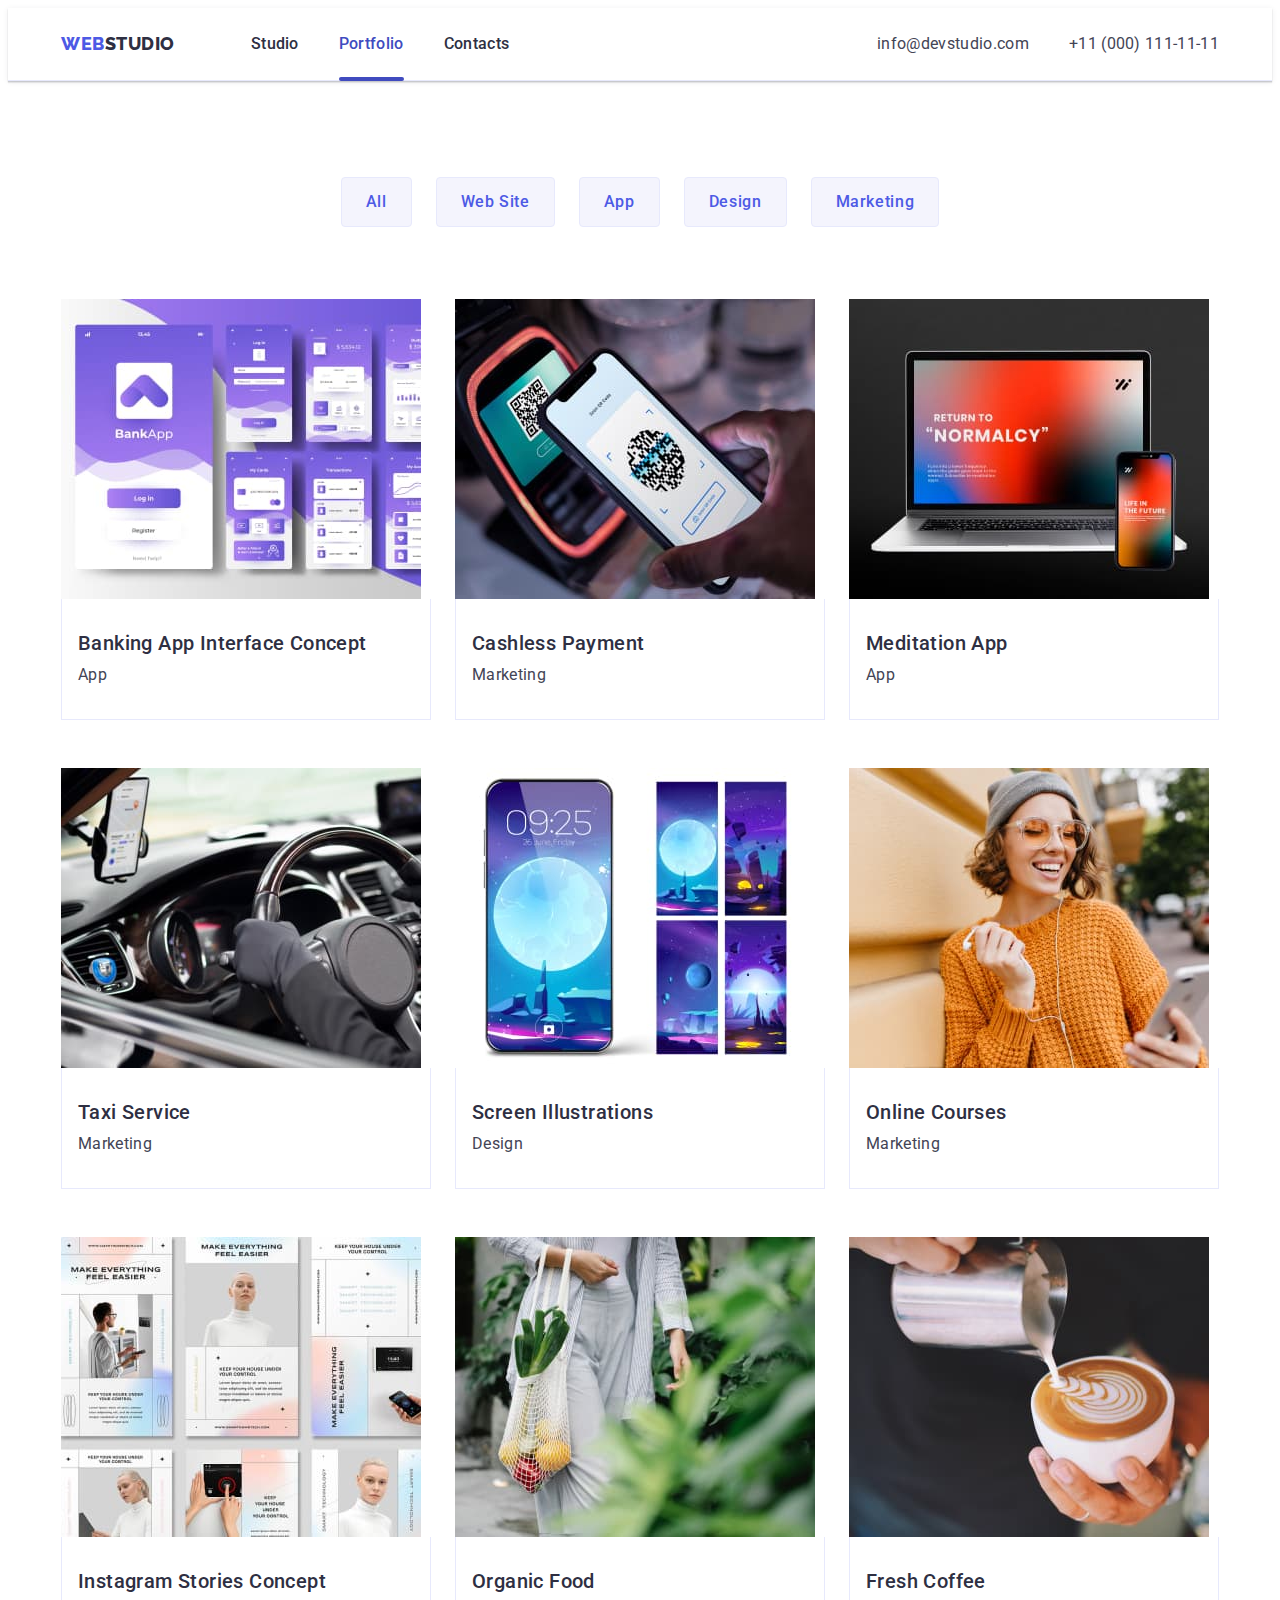
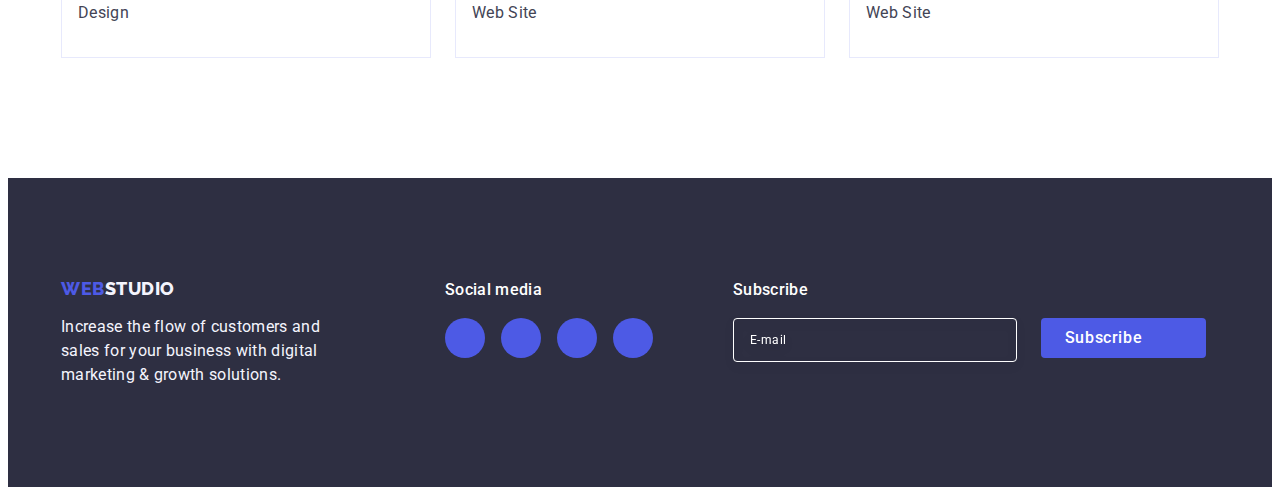
==== portfolio.html @ 4d047eed "Initial commit" ====
<!DOCTYPE html>
<html lang="en">
  <head>
    <meta charset="UTF-8" />
    <meta name="viewport" content="width=device-width, initial-scale=1.0" />
    <title>portfolio</title>
    <link rel="preconnect" href="https://fonts.googleapis.com" />
    <link rel="preconnect" href="https://fonts.gstatic.com" crossorigin />
    <link
      href="https://fonts.googleapis.com/css2?family=Raleway:wght@800&family=Roboto:wght@400;500;700;900&display=swap"
      rel="stylesheet"
    />
    <link
      rel="stylesheet"
      href="https://cdnjs.cloudflare.com/ajax/libs/modern-normalize/2.0.0/modern-normalize.min.css"
      integrity="sha512-4xo8blKMVCiXpTaLzQSLSw3KFOVPWhm/TRtuPVc4WG6kUgjH6J03IBuG7JZPkcWMxJ5huwaBpOpnwYElP/m6wg=="
      crossorigin="anonymous"
      referrerpolicy="no-referrer"
    />
    <link rel="stylesheet" href="./css/style.css" />
  </head>
  <body>
    <header class="header">
      <div class="container container-header">
        <nav class="navigation">
          <a class="header-logo link" href="./portfolio.html"
            >Web<span class="header-logo-studio">Studio</span></a
          >
          <ul class="list header-list">
            <li class="list-item">
              <a class="link" href="./index.html">Studio</a>
            </li>
            <li class="list-item">
              <a class="link current header-link" href="./portfolio.html"
                >Portfolio</a
              >
            </li>
            <li class="list-item">
              <a class="link" href="">Contacts</a>
            </li>
          </ul>
        </nav>
        <address class="address">
          <ul class="list">
            <li class="adderess-list">
              <a class="address-link link" href="mailto:info@devstudio.com"
                >info@devstudio.com</a
              >
            </li>
            <li>
              <a class="address-link link" href="tel:+110001111111"
                >+11 (000) 111-11-11</a
              >
            </li>
          </ul>
        </address>
      </div>
    </header>
    <main>
      <!-- section-->
      <section class="filter">
        <div class="container">
          <h1 class="section-title visually-hidden">advantages</h1>
          <!-- list button -->
          <ul class="list filter-list">
            <li class="filter-list-item">
              <button class="filter-button" type="button">All</button>
            </li>
            <li class="filter-list-item">
              <button class="filter-button" type="button">Web Site</button>
            </li>
            <li class="filter-list-item">
              <button class="filter-button" type="button">App</button>
            </li>
            <li class="filter-list-item">
              <button class="filter-button" type="button">Design</button>
            </li>
            <li class="filter-list-item">
              <button class="filter-button" type="button">Marketing</button>
            </li>
          </ul>
          <!-- list block -->
          <ul class="list filter-block-list">
            <li class="filter-block-list-item">
              <a class="link filter-block-link" href="./portfolio.html">
                <div class="filter-wrapper">
                  <img
                    width="360"
                    src="./images/stend-wellpapers.jpg"
                    alt="stend wellpapers"
                  />
                  <p class="backdrop-text">
                    14 Stylish and User-Friendly App Design Concepts · Task
                    Manager App · Calorie Tracker App · Exotic Fruit Ecommerce
                    App · Cloud Storage App
                  </p>
                </div>
                <div class="filter-block-list-about">
                  <h2 class="portfolio-list-title">
                    Banking App Interface Concept
                  </h2>
                  <p class="portfolio-list-text">App</p>
                </div>
              </a>
            </li>
            <li class="filter-block-list-item">
              <a class="link filter-block-link" href="./portfolio.html">
                <div class="filter-wrapper">
                  <img width="360" src="./images/qr-scan.jpg" alt="qr-scan" />

                  <p class="backdrop-text">
                    14 Stylish and User-Friendly App Design Concepts · Task
                    Manager App · Calorie Tracker App · Exotic Fruit Ecommerce
                    App · Cloud Storage App
                  </p>
                </div>

                <div class="filter-block-list-about">
                  <h2 class="portfolio-list-title">Cashless Payment</h2>
                  <p class="portfolio-list-text">Marketing</p>
                </div>
              </a>
            </li>
            <li class="filter-block-list-item">
              <a class="link filter-block-link" href="./portfolio.html">
                <div class="filter-wrapper">
                  <img
                    width="360"
                    src="./images/laptop-iphone.jpg"
                    alt="laptop iphone"
                  />
                  <p class="backdrop-text">
                    14 Stylish and User-Friendly App Design Concepts · Task
                    Manager App · Calorie Tracker App · Exotic Fruit Ecommerce
                    App · Cloud Storage App
                  </p>
                </div>

                <div class="filter-block-list-about">
                  <h2 class="portfolio-list-title">Meditation App</h2>
                  <p class="portfolio-list-text">App</p>
                </div>
              </a>
            </li>
            <li class="filter-block-list-item">
              <a class="link filter-block-link" href="./portfolio.html">
                <div class="filter-wrapper">
                  <img width="360" src="./images/car.jpg" alt="car" />

                  <p class="backdrop-text">
                    14 Stylish and User-Friendly App Design Concepts · Task
                    Manager App · Calorie Tracker App · Exotic Fruit Ecommerce
                    App · Cloud Storage App
                  </p>
                </div>

                
                <div class="filter-block-list-about">
                  <h2 class="portfolio-list-title">Taxi Service</h2>
                  <p class="portfolio-list-text">Marketing</p>
                </div>
              </a>
            </li>
            <li class="filter-block-list-item">
              <a class="link filter-block-link" href="./portfolio.html">
                <div class="filter-wrapper">
                  <img
                  width="360"
                  src="./images/wallpapers.jpg"
                  alt="wallpapers"
                />
                  <p class="backdrop-text">
                    14 Stylish and User-Friendly App Design Concepts · Task
                    Manager App · Calorie Tracker App · Exotic Fruit Ecommerce
                    App · Cloud Storage App
                  </p>
                </div>
                
                <div class="filter-block-list-about">
                  <h2 class="portfolio-list-title">Screen Illustrations</h2>
                  <p class="portfolio-list-text">Design</p>
                </div>
              </a>
            </li>
            <li class="filter-block-list-item">
              <a class="link filter-block-link" href="./portfolio.html">
                <div class="filter-wrapper">
                  <img width="360" src="./images/girls.jpg" alt="girls" />

                  <p class="backdrop-text">
                    14 Stylish and User-Friendly App Design Concepts · Task
                    Manager App · Calorie Tracker App · Exotic Fruit Ecommerce
                    App · Cloud Storage App
                  </p>
                </div>
                <div class="filter-block-list-about">
                  <h2 class="portfolio-list-title">Online Courses</h2>
                  <p class="portfolio-list-text">Marketing</p>
                </div>
              </a>
            </li>
            <li class="filter-block-list-item">
              <a class="link filter-block-link" href="./portfolio.html">
                <div class="filter-wrapper">
                  <img width="360" src="./images/stend.jpg" alt="stend" />

                  <p class="backdrop-text">
                    14 Stylish and User-Friendly App Design Concepts · Task
                    Manager App · Calorie Tracker App · Exotic Fruit Ecommerce
                    App · Cloud Storage App
                  </p>
                </div>
                <div class="filter-block-list-about">
                  <h2 class="portfolio-list-title">
                    Instagram Stories Concept
                  </h2>
                  <p class="portfolio-list-text">Design</p>
                </div>
              </a>
            </li>
            <li class="filter-block-list-item">
              <a class="link filter-block-link" href="./portfolio.html">
                <div class="filter-wrapper">
                  <img width="360" src="./images/woman.jpg" alt="woman" />

                  <p class="backdrop-text">
                    14 Stylish and User-Friendly App Design Concepts · Task
                    Manager App · Calorie Tracker App · Exotic Fruit Ecommerce
                    App · Cloud Storage App
                  </p>
                </div>
                <div class="filter-block-list-about">
                  <h2 class="portfolio-list-title">Organic Food</h2>
                  <p class="portfolio-list-text">Web Site</p>
                </div>
              </a>
            </li>
            <li class="filter-block-list-item">
              <a class="link filter-block-link" href="./portfolio.html">
                <div class="filter-wrapper">
                  <img width="360" src="./images/coffe.jpg" alt="coffe" />

                  <p class="backdrop-text">
                    14 Stylish and User-Friendly App Design Concepts · Task
                    Manager App · Calorie Tracker App · Exotic Fruit Ecommerce
                    App · Cloud Storage App
                  </p>
                </div>
                <div class="filter-block-list-about">
                  <h2 class="portfolio-list-title">Fresh Coffee</h2>
                  <p class="portfolio-list-text">Web Site</p>
                </div>
              </a>
            </li>
          </ul>
        </div>
      </section>
    </main>
    <!-- footer -->
    <footer class="footer">
      <div class="container footer-container">
        <!-- footer Section-one -->
        <div class="footer-section-one">
          <a class="footer-logo link" href="./portfolio.html"
            >Web<span class="footer-logo-studio">Studio</span></a
          >
          <p class="footer-text">
            Increase the flow of customers and sales for your business with
            digital marketing & growth solutions.
          </p>
        </div>
        <!-- Footer Section two -->
        <div class="footer-section-two">
          <p class="footer-tittle">Social media</p>
          <ul class="footer-list">
            <li class="footer-list-item">
              <a href="#" class="footer-list-link">
                <svg class="footer-icon" width="24" height="24">
                  <use
                    href="./images/icon/symbol-icon.svg#icon-instagram"
                  ></use>
                </svg>
              </a>
            </li>
            <li class="footer-list-item">
              <a href="#" class="footer-list-link">
                <svg class="footer-icon" width="24" height="24">
                  <use href="./images/icon/symbol-icon.svg#icon-twitter"></use>
                </svg>
              </a>
            </li>
            <li class="footer-list-item">
              <a href="#" class="footer-list-link">
                <svg class="footer-icon" width="24" height="24">
                  <use href="./images/icon/symbol-icon.svg#icon-facebook"></use>
                </svg>
              </a>
            </li>
            <li class="footer-list-item">
              <a href="#" class="footer-list-link">
                <svg class="footer-icon" width="24" height="24">
                  <use href="./images/icon/symbol-icon.svg#icon-linkedin"></use>
                </svg>
              </a>
            </li>
          </ul>
        </div>
        <!-- Footer Section three -->
        <div class="footer-section-three">
          <p class="footer-form-title">Subscribe</p>
          <form class="footer-form">
            <label class="footer-label">
              <input
                name="footer-email"
                type="email"
                class="footer-input"
                placeholder="E-mail"
              />
            </label>
            <button class="footer-btn" type="submit">
              Subscribe
              <svg class="btn-icon" width="24" height="24">
                <use href="./images/hw-5/symbol-defs.svg#icon-send"></use>
              </svg>
            </button>
          </form>
        </div>
      </div>
    </footer>
  </body>
</html>
---- css/style.css ----
:root {
  --brand-color: #434455;
  --brand-background-color: #ffffff;
}
body {
  font-family: 'Roboto', sans-serif;
  color: var(--brand-color);
  background-color: var(--brand-background-color);
}

h1,
h2,
h3,
p {
  margin: 0;
}
ul,
ol {
  text-decoration: none;
  color: var(--brand-color);
  margin: 0;
  padding-left: 0;
}

img {
  display: block;
}

.list-subtitle {
  font-size: 20px;
  font-weight: 500;
  line-height: 1.2;
  letter-spacing: 0.4px;
  color: #2e2f42;
  margin-bottom: 8px;
}
.container {
  max-width: 1158px;
  margin: 0 auto;
  padding: 0 15px;
}
input {
  font-family: inherit;
  font-size: inherit;
  line-height: inherit;
  margin: 0;
  display: block;
}

/* header */
.current {
  position: relative;
  color: #404bbf;
}
.current::after {
  width: 100%;
  height: 4px;
  background-color: #404bbf;
  position: absolute;
  bottom: -1px;
  left: 0;
  content: '';
  /* opacity: 1; */
  /* transition: opacity 250ms cubic-bezier(0.4, 0, 0.2, 1); */
  border-radius: 2px;
}
.current:hover::after {
  opacity: 1;
  color: #404bbf;
}
.header {
  border-bottom: 1px solid #e7e9fc;
  background: #fff;
  box-shadow: 0px 2px 1px rgba(46, 47, 66, 0.08),
    0px 1px 1px rgba(46, 47, 66, 0.16), 0px 1px 6px rgba(46, 47, 66, 0.08);
}
.container.container-header {
  display: flex;
  justify-content: space-between;
  align-items: center;
  /* padding-top: 15px;
  padding-bottom: 15px; */
}

.header-link.current.link {
  color: #404bbf;
  /* transition: color 250ms cubic-bezier(0.4, 0, 0.2, 1) ; */
}
.list-item > .link {
  color: #2e2f42;
  display: block;
  padding: 24px 0;
  transition: color 250ms cubic-bezier(0.4, 0, 0.2, 1);
}
.list-item > a:focus,
.list-item > a:hover {
  color: #404bbf;
}

.header-logo {
  font-family: 'Raleway', sans-serif;
  color: #4d5ae5;
  font-size: 18px;
  line-height: 1.17;
  font-weight: 800;
  letter-spacing: 0.54px;
  text-transform: uppercase;
  margin-right: 76px;
}
.header-logo-studio {
  color: #2e2f42;
}
.link {
  text-decoration: none;
}
.list {
  display: flex;
  list-style: none;
  color: #2e2f42;
  align-items: center;
}
.list-item {
  font-size: 16px;
  font-weight: 500;
  line-height: 1.5;
  letter-spacing: 0.32px;
}

.address {
  font-style: normal;
}
.address .adderess-list {
  margin-right: 40px;
}
.address .adderess-list-child {
  margin-right: 0;
}
.address-link {
  color: #434455;
  font-size: 16px;
  line-height: 1.5;
  letter-spacing: 0.32px;
  display: block;
  padding: 15px 0;
  transition: color 250ms cubic-bezier(0.4, 0, 0.2, 1);
}
.address-link:hover,
.address-link:focus {
  color: #404bbf;
}
.navigation {
  display: flex;
  justify-content: space-between;
  align-items: center;
}
/* .header-list {
  gap: 40px;
} */
.navigation .list-item {
  margin-right: 40px;
}
.navigation .list-item:last-child {
  margin-right: 0;
}

/* main */
/* section1 */

/* .close-icon:hover,
.close-icon:focus {
  fill: #ffffff;
} */

.section-one {
  background-image: linear-gradient(
      rgba(46, 47, 66, 0.7),
      rgba(46, 47, 66, 0.7)
    ),
    url(../images/hero-bg.jpg);
  background-repeat: no-repeat;
  background-position: 50% 50%;
  background-size: cover;
  max-width: 1440px;
  margin: 0 auto;
}
.section.section-one {
  background-color: #2e2f42;
  padding: 188px 0;
}

.section-title {
  color: #ffffff;
  text-align: center;
  font-size: 56px;
  font-weight: 700;
  line-height: 1.07;
  letter-spacing: 1.12px;
  /* padding-top: 188px; */
  max-width: 496px;
  margin: 0 auto;
  margin-bottom: 48px;
}
/* .section-one-buttom {
  display: flex;
  justify-content: center;
  padding-bottom: 188px;
} */
.section-button {
  font-family: 'Roboto', sans-serif;
  background-color: #4d5ae5;
  color: #ffffff;
  font-size: 16px;
  font-weight: 500;
  line-height: 1.5;
  letter-spacing: 0.64px;
  cursor: pointer;
  /* padding: 16px 32px; */
  border: none;
  border-radius: 4px;
  box-shadow: 0px 4px 4px 0px rgba(0, 0, 0, 0.15);
  display: block;
  margin: 0 auto;
  min-width: 169px;
  height: 56px;
  transition: background-color 250ms cubic-bezier(0.4, 0, 0.2, 1);
}
.section-button:hover,
.section-button:focus {
  background-color: #404bbf;
}
/* section 2 */
.section-two-box-icon {
  height: 112px;
  display: flex;
  justify-content: center;
  align-items: center;
  border-radius: 4px;
  background: #f4f4fd;
  margin-bottom: 8px;
}
.section-two-list {
  justify-content: space-between;
  gap: 24px;
}
/* .section-two-list li {
  margin-right: 24px;
}
.section-two-list li:last-child {
  margin-right: 0;
} */
.section-two {
  padding: 120px 0;
}
.section-two-list-item {
  width: calc((100% - 72px) / 4);
}
.list-title.visually-hidden {
  position: absolute;
  width: 1px;
  height: 1px;
  margin: -1px;
  border: 0;
  padding: 0;
  white-space: nowrap;
  clip-path: inset(100%);
  clip: rect(0 0 0 0);
  overflow: hidden;
}
.visually-hidden {
  position: absolute;
  width: 1px;
  height: 1px;
  margin: -1px;
  border: 0;
  padding: 0;
  white-space: nowrap;
  clip-path: inset(100%);
  clip: rect(0 0 0 0);
  overflow: hidden;
}

.list-title {
  color: #2e2f42;
  text-align: center;
  font-size: 36px;
  font-weight: 700;
  line-height: 1.11;
  letter-spacing: 0.72px;
  text-transform: capitalize;
  margin-bottom: 72px;
}
.list-text {
  color: var(--slate, #434455);
  font-size: 16px;
  line-height: 1.5;
  letter-spacing: 0.32px;
}
/* section three */
.section-three-list > li {
  margin-right: 24px;
}
.section-three-list > li:last-child {
  margin-right: 0;
}
.section-three {
  padding-top: 0;
  padding-bottom: 120px;
}
.section-three-list-item {
  width: calc((100% - 2 * 24px) / 3);
}

/* section 4 */

.team-list {
  display: flex;
  list-style: none;
  gap: 24px;
  justify-content: center;
  max-width: 232px;
  margin: 0 auto;
}
.team-soc-item {
  width: 40px;
  height: 40px;
}

.team-list-link {
  width: 100%;
  height: 100%;
  background-color: #4d5ae5;
  border-radius: 50%;
  display: flex;
  align-items: center;
  justify-content: center;
  transition: background-color 250ms cubic-bezier(0.4, 0, 0.2, 1);
}

.team-list-link:hover,
.team-list-link:focus {
  background-color: #404bbf;
}

.team-icon {
  fill: #f4f4fd;
}

.section-team {
  background: #f4f4fd;
  padding: 120px 0;
}
.team-list-item {
  background-color: #fff;
  border-radius: 0px 0px 4px 4px;
  background: var(--white, #fff);
  box-shadow: 0px 2px 1px 0px rgba(46, 47, 66, 0.08),
    0px 1px 1px 0px rgba(46, 47, 66, 0.16),
    0px 1px 6px 0px rgba(46, 47, 66, 0.08);
}
.section-team-list {
  gap: 24px;
}

/* .section-team-list > li {
  margin-right: 24px;
}
.section-team-list > li:last-child {
  margin-right: 0; */
/* } */
.section-team-list-about {
  padding: 32px 0;
}
.section-team-list-subtitle {
  text-align: center;
  margin-bottom: 8px;
}
.section-team-list-text {
  color: #434455;
  text-align: center;
  font-size: 16px;
  font-weight: 400;
  line-height: 1.5;
  letter-spacing: 0.32px;
  margin-bottom: 8px;
}
/*  section-five */
.section-five-icon {
  fill: currentColor;
}
.section-five {
  padding: 120px 0;
}

.section-five-list {
  justify-content: space-between;
  display: flex;
  gap: 24px;
}
.section-five-list-item {
  height: 88px;
  width: calc((100% - 5 * 24px) / 6);
}
.section-five-link {
  width: 100%;
  height: 100%;
  border: 1px solid #8e8f99;
  border-radius: 4px;
  display: flex;
  align-items: center;
  justify-content: center;
  color: #8e8f99;
  fill: #8e8f99;
  transition: border-color 250ms cubic-bezier(0.4, 0, 0.2, 1),
    color 250ms cubic-bezier(0.4, 0, 0.2, 1);
}
.section-five-link:hover,
.section-five-link:focus {
  border-color: #404bbf;
  color: #404bbf;
  fill: #404bbf;
}

/* footer */

.footer-tittle {
  color: #fff;
  font-size: 16px;
  font-weight: 500;
  line-height: 1.5;
  letter-spacing: 0.32px;
  margin-bottom: 16px;
}

.footer-list {
  display: flex;
  list-style: none;
  gap: 16px;
  justify-content: center;
  max-width: 232px;
  margin: 0 auto;
}

.footer-list-item {
  width: 40px;
  height: 40px;
}

.footer-list-link {
  width: 100%;
  height: 100%;
  background-color: #4d5ae5;
  border-radius: 50%;
  display: flex;
  align-items: center;
  justify-content: center;
  transition: background-color 250ms cubic-bezier(0.4, 0, 0.2, 1);
}

.footer-list-link:hover,
.footer-list-link:focus {
  background-color: #31d0aa;
}

.footer-icon {
  fill: #f4f4fd;
}
.footer {
  background: #2e2f42;
  padding: 100px 0;
}
.footer-section-one {
  margin-right: 120px;
}
.footer-container {
  display: flex;
  align-items: baseline;
}
.footer-text {
  color: #f4f4fd;
  font-family: Roboto;
  font-size: 16px;
  font-weight: 400;
  line-height: 1.5;
  letter-spacing: 0.02em;
  max-width: 264px;
}

.footer-logo-studio {
  color: #f4f4fd;
}
.footer-section-two {
  margin-right: 80px;
}

/* section 3 */

.footer-section-three {
}
.footer-form {
  display: flex;
  gap: 24px;
}
.footer-form-title {
  margin-bottom: 16px;
  font-weight: 500;
  line-height: 1.5;
  font-size: 16px;
  letter-spacing: 0.02em;
  color: #ffffff;
}

.footer-label {
  display: flex;
  flex-direction: column;
  gap: 16px;
}
.footer-input {
  border-radius: 4px;
  border: 1px solid #fff;
  background-color: transparent;
  height: 40px;
  width: 264px;
  background-color: transparent;
  font-size: 12px;
  line-height: 1.5;
  letter-spacing: 0.04em;
  padding-left: 16px;
  filter: drop-shadow(0px 4px 4px rgba(0, 0, 0, 0.15));
  color: #ffffff;
}
.footer-input::placeholder {
  color: #ffffff;
}

.footer-btn {
  border-radius: 4px;
  background-color: #4d5ae5;
  display: flex;
  justify-content: center;
  align-items: center;
  height: 40px;
  min-width: 165px;
  cursor: pointer;
  font-family: 'Roboto', sans-serif;
  font-size: 16px;
  font-weight: 500;
  line-height: 1.5;
  letter-spacing: 0.04em;
  color: #ffffff;
  border: none;
}

.btn-icon {
  margin-left: 16px;
  fill: #ffffff;
  /* width: 24px; */
  /* height: 20px; */
}

/* section filter portfolio*/

.filter-wrapper {
  position: relative;
  overflow: hidden;
}

.backdrop-text {
  position: absolute;
  top: 0;
  font-size: 16px;
  line-height: 1.5;
  letter-spacing: 0.02em;
  color: #f4f4fd;
  padding: 40px 32px;
  background-color: #4d5ae5;
  height: 100%;
  width: 100%;
  transform: translateY(100%);
  transition: transform 250ms cubic-bezier(0.4, 0, 0.2, 1);
}

.filter-block-link:hover .backdrop-text,
.filter-block-link:focus .backdrop-text {
  transform: translatey(0);
}

.filter {
  padding-top: 96px;
  padding-bottom: 120px;
}
.filter-list {
  justify-content: center;
  margin-bottom: 72px;
  gap: 24px;
}
.filter-button {
  font-family: 'Roboto', sans-serif;
  color: #4d5ae5;
  text-align: center;
  font-size: 16px;
  font-weight: 500;
  line-height: 1.5;
  letter-spacing: 0.64px;
  background: #f4f4fd;
  cursor: pointer;
  border-radius: 4px;
  border: 1px solid #e7e9fc;
  background: #f4f4fd;
  padding: 12px 24px;
  transition: color 250ms cubic-bezier(0.4, 0, 0.2, 1),
    background-color 250ms cubic-bezier(0.4, 0, 0.2, 1),
    border-color 250ms cubic-bezier(0.4, 0, 0.2, 1),
    box-shadow 250ms cubic-bezier(0.4, 0, 0.2, 1);
}

.filter-button:hover,
.filter-button:focus {
  color: #fff;
  background-color: #404bbf;
  border: 1px solid transparent;
  box-shadow: 0px 3px 1px rgba(0, 0, 0, 0.1), 0px 2px 1px rgba(0, 0, 0, 0.08),
    0px 2px 2px rgba(0, 0, 0, 0.12);
}

.filter-block-link {
  display: block;
  transition: box-shadow 250ms cubic-bezier(0.4, 0, 0.2, 1);
}
.filter-block-link:hover,
.filter-block-link:focus {
  box-shadow: 1px 6px rgba(46, 47, 66, 0.08), 0px 1px 1px rgba(46, 47, 66, 0.16),
    0px 2px 1px rgba(46, 47, 66, 0.08);
  transform: translateY(0%);
}
.portfolio-list-title {
  color: #2e2f42;
  font-size: 20px;
  font-weight: 500;
  line-height: 1.2;
  letter-spacing: 0.4px;
  margin-bottom: 8px;
}
.portfolio-list-text {
  color: #434455;
  font-size: 16px;
  line-height: 1.5;
  letter-spacing: 0.32px;
}
.footer-logo {
  font-family: 'Raleway', sans-serif;
  color: #4d5ae5;
  font-size: 18px;
  line-height: 1.17;
  font-weight: 800;
  letter-spacing: 0.54px;
  text-transform: uppercase;
  display: inline-block;
  margin-bottom: 16px;
}
.footer .container .link {
  padding: 0;
}

.filter-block-list {
  flex-wrap: wrap;
  column-gap: 24px;
  row-gap: 48px;
}
.filter-block-list-about {
  padding: 32px 16px;
  border: 1px solid #e7e9fc;
  background: #fff;
  border-top: none;
}
.filter-block-list-item {
  width: calc((100% - 48px) / 3);
}
.filter-block-list-item:hover,
.filter-block-list-item:focus {
}

/* modal section */

.backdrop {
  position: fixed;
  width: 100%;
  height: 100%;
  top: 0;
  left: 0;
  background-color: rgba(46, 47, 66, 0.4);
  transition: opacity 250ms cubic-bezier(0.4, 0, 0.2, 1),
    visibility 250ms cubic-bezier(0.4, 0, 0.2, 1);
}
.modal {
  width: 408px;
  min-height: 584px;
  margin: 80px auto;
  border-radius: 4px;
  background: #fcfcfc;
  box-shadow: 0px 2px 1px 0px rgba(0, 0, 0, 0.2),
    0px 1px 3px 0px rgba(0, 0, 0, 0.12), 0px 1px 1px 0px rgba(0, 0, 0, 0.14);
  padding: 24px;
  position: absolute;
  top: 50%;
  left: 50%;
  transform: translate(-50%, -50%) scale(1);
  transition: transform 250ms cubic-bezier(0.4, 0, 0.2, 1);
  padding-top: 72px;
}
.is-hidden {
  visibility: hidden;
  opacity: 0;
  pointer-events: none;
  width: 100%;
}
.modal-btn {
  width: 24px;
  height: 24px;
  padding: 0;
  border-radius: 50%;
  cursor: pointer;
  background-color: #e7e9fc;
  border: 1px solid rgba(0, 0, 0, 0.1);
  display: flex;
  align-items: center;
  justify-content: center;
  position: absolute;
  top: 24px;
  right: 24px;
  fill: #2e2f42;
  justify-content: center;
  transition: background-color 250ms cubic-bezier(0.4, 0, 0.2, 1),
    border 250ms cubic-bezier(0.4, 0, 0.2, 1);
}
.modal-btn:hover,
.modal-btn:focus {
  background-color: #404bbf;
  border: none;
  fill: #ffffff;
}

.close-icon {
  transition: fill 250ms cubic-bezier(0.4, 0, 0.2, 1);
}

.modal-title {
  font-weight: 500;
  font-size: 16px;
  line-height: 1.5;
  text-align: center;
  letter-spacing: 0.02em;
  color: var(--navyblue, #2e2f42);
  margin-bottom: 16px;
}
.backdrop-form {
}
.backdrop-form-field {
  margin-bottom: 8px;
}

.backdrop-label {
  color: var(--lightslate, #8e8f99);
  font-size: 12px;
  line-height: 1.17;
  letter-spacing: 0.04em;
  display: block;
  margin-bottom: 4px;
}
.input-container {
  position: relative;
}
.input-icon {
  position: absolute;
  left: 16px;
  top: 50%;
  transform: translateY(-50%);
  transition: fill 250ms cubic-bezier(0.4, 0, 0.2, 1);
  fill: #2e2f42;
}
.backdrop-input {
  width: 100%;
  height: 40px;
  border: 1px solid rgba(46, 47, 66, 0.4);
  border-radius: 4px;
  background-color: transparent;
  padding-left: 38px;
  outline: transparent;
  transition: border-color 250ms cubic-bezier(0.4, 0, 0.2, 1);
}

.backdrop-input:focus {
  border-color: #4d5ae5;
  fill: #4d5ae5;
}

.backdrop-input:focus + .input-icon {
  fill: #4d5ae5;
}

.backdrop-area {
  margin-bottom: 16px;
}

.backdrop-textarea {
  width: 100%;
  height: 120px;
  font-size: 12px;
  line-height: 1.17;
  letter-spacing: 0.04em;
  color: rgba(46, 47, 66, 0.4);
  border: 1px solid rgba(46, 47, 66, 0.4);
  border-radius: 4px;
  background-color: transparent;
  padding: 8px 16px;
  outline: transparent;
  resize: none;
  transition: border-color 250ms cubic-bezier(0.4, 0, 0.2, 1);
}

.backdrop-textarea:focus {
  border-color: #4d5ae5;
}

.backdrop-checkbox {
  margin-bottom: 24px;
}

.checkbox-input {
}
.checkbox-label {
  color: var(--lightslate, #8e8f99);
  font-size: 12px;
  font-weight: 400;
  line-height: 1.17;
  letter-spacing: 0.04em;
}

.checkbox-box {
  width: 16px;
  height: 16px;
  border: 1px solid rgba(46, 47, 66, 0.4);
  border-radius: 2px;
  display: inline-flex;
  transition: background-color 250ms cubic-bezier(0.4, 0, 0.2, 1),
    border 250ms cubic-bezier(0.4, 0, 0.2, 1),
    fill 250ms cubic-bezier(0.4, 0, 0.2, 1);
  align-items: center;
  justify-content: center;
  fill: transparent;
}

.checkbox-input:checked + .checkbox-label .checkbox-box {
  background-color: #404bbf;
  border: none;
  fill: #F4F4FD;
}


.checkbox-icon  {
}
.label-link {
  color: #4d5ae5;
}

.button-submit {
  display: block;
  min-width: 169px;
  height: 56px;
  font-family: 'Roboto', sans-serif;
  font-size: 16px;
  font-weight: 500;
  line-height: 1.5;
  letter-spacing: 0.04em;
  color: #ffffff;
  cursor: pointer;
  border: none;
  background-color: #4d5ae5;
  border-radius: 4px;
  transition: background-color 250ms cubic-bezier(0.4, 0, 0.2, 1);
  margin: 0 auto;
}
.button-submit:focus,
.button-submit:hover {
  background-color: var(--ocean, #404bbf);
}

.input-icon {
}

.backdrop-label-phone {
}
.backdrop-input-email {
}
.backdrop-label-email {
}
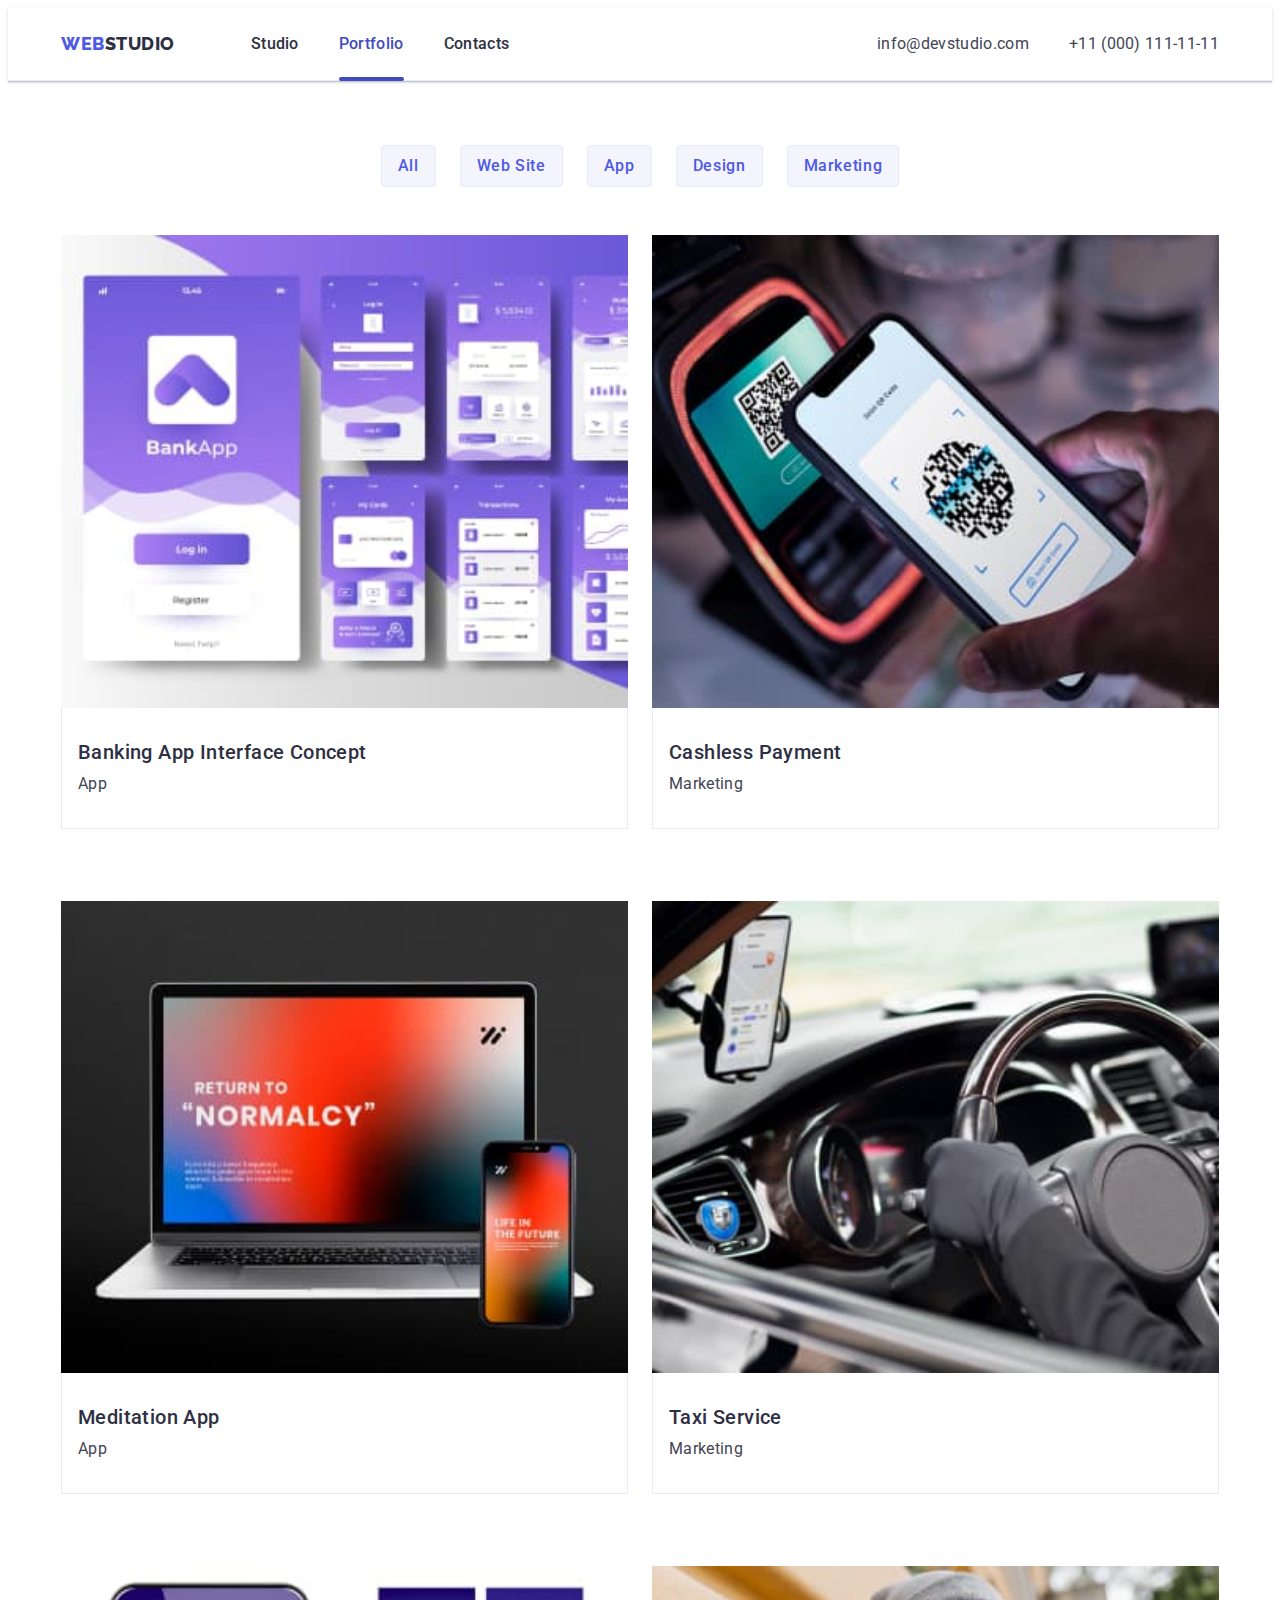
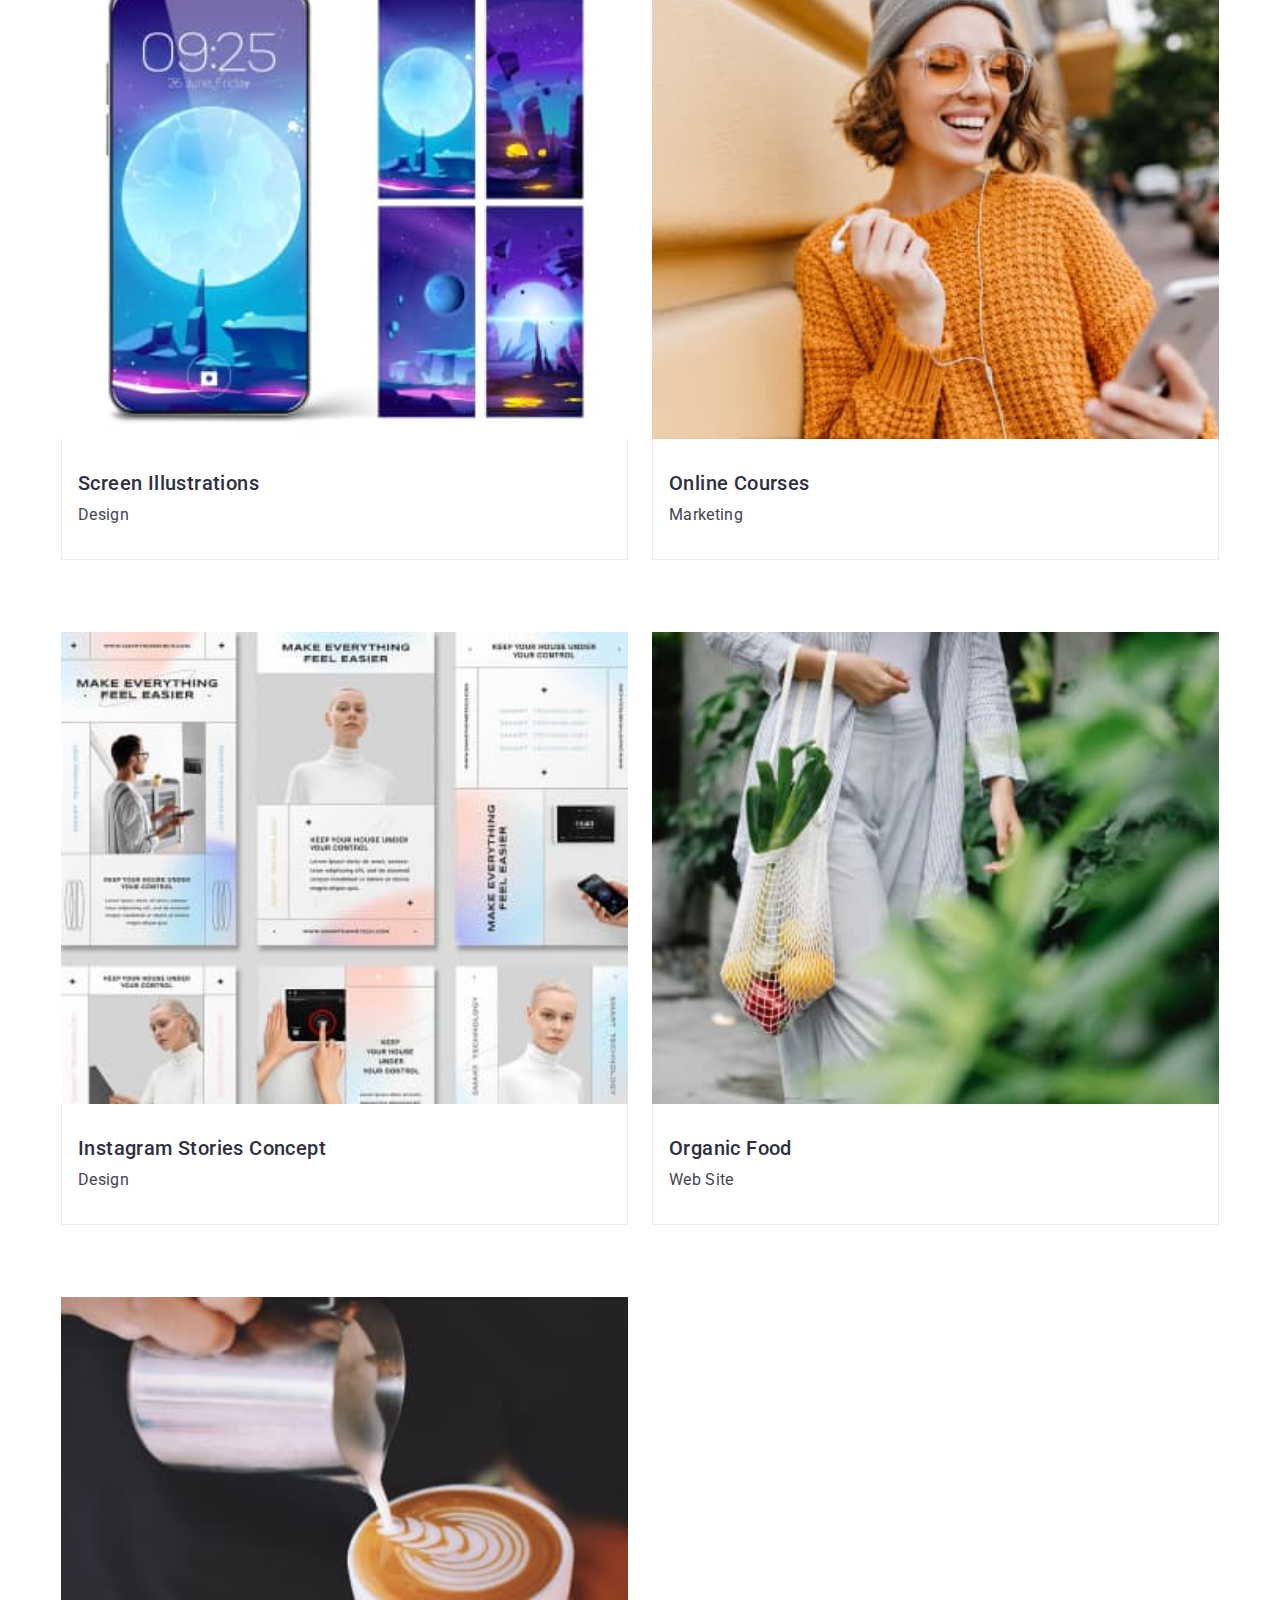
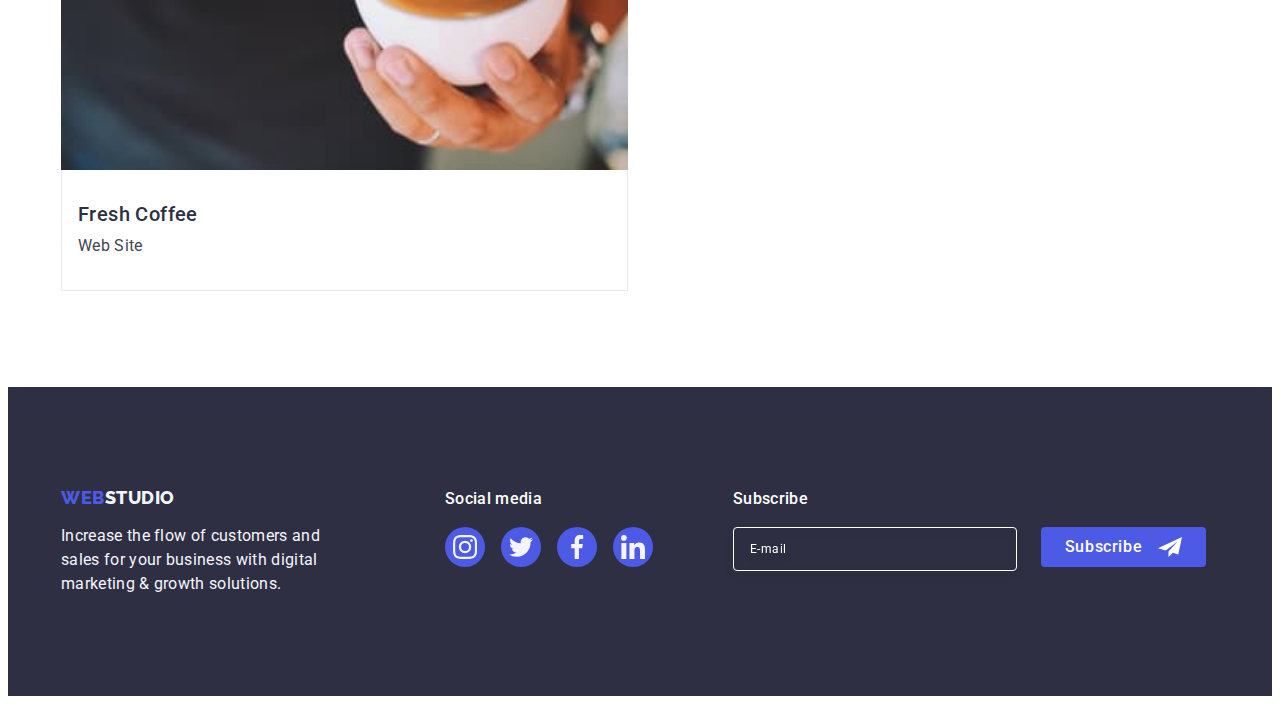
==== commit 0a4daed9: "update portfolio" ====
--- a/portfolio.html
+++ b/portfolio.html
@@ -28,27 +28,48 @@
           >
           <ul class="list header-list">
             <li class="list-item">
-              <a class="link" href="./index.html">Studio</a>
+              <a class="link header-link" href="./index.html">Studio</a>
             </li>
             <li class="list-item">
-              <a class="link current header-link" href="./portfolio.html"
-                >Portfolio</a
-              >
+              <a class="link current header-link" href="./portfolio.html">Portfolio</a>
             </li>
             <li class="list-item">
-              <a class="link" href="">Contacts</a>
+              <a class="link header-link" href="">Contacts</a>
             </li>
           </ul>
         </nav>
+        <button
+          class="menu-toggle js-open-menu"
+          aria-expanded="false"
+          aria-controls="mobile-menu"
+        >
+          <svg
+            width="22"
+            height="22"
+            fill="currentColor"
+            viewBox="0 0 20 20"
+            xmlns="http://www.w3.org/2000/svg"
+          >
+            <path
+              fill-rule="evenodd"
+              d="M3 5a1 1 0 011-1h12a1 1 0 110 2H4a1 1 0 01-1-1zM3 10a1 1 0 011-1h12a1 1 0 110 2H4a1 1 0 01-1-1zM3 15a1 1 0 011-1h12a1 1 0 110 2H4a1 1 0 01-1-1z"
+              clip-rule="evenodd"
+            ></path>
+          </svg>
+        </button>
         <address class="address">
-          <ul class="list">
+          <ul class="list address-one">
             <li class="adderess-list">
-              <a class="address-link link" href="mailto:info@devstudio.com"
+              <a
+                class="address-link link header-link header-link-one"
+                href="mailto:info@devstudio.com"
                 >info@devstudio.com</a
               >
             </li>
             <li>
-              <a class="address-link link" href="tel:+110001111111"
+              <a
+                class="address-link link header-link header-link-one"
+                href="tel:+110001111111"
                 >+11 (000) 111-11-11</a
               >
             </li>
@@ -276,30 +297,28 @@
             <li class="footer-list-item">
               <a href="#" class="footer-list-link">
                 <svg class="footer-icon" width="24" height="24">
-                  <use
-                    href="./images/icon/symbol-icon.svg#icon-instagram"
-                  ></use>
+                  <use href="./images/sprite.svg#icon-instagram"></use>
                 </svg>
               </a>
             </li>
             <li class="footer-list-item">
               <a href="#" class="footer-list-link">
                 <svg class="footer-icon" width="24" height="24">
-                  <use href="./images/icon/symbol-icon.svg#icon-twitter"></use>
+                  <use href="./images/sprite.svg#icon-twitter"></use>
                 </svg>
               </a>
             </li>
             <li class="footer-list-item">
               <a href="#" class="footer-list-link">
                 <svg class="footer-icon" width="24" height="24">
-                  <use href="./images/icon/symbol-icon.svg#icon-facebook"></use>
+                  <use href="./images/sprite.svg#icon-facebook"></use>
                 </svg>
               </a>
             </li>
             <li class="footer-list-item">
               <a href="#" class="footer-list-link">
                 <svg class="footer-icon" width="24" height="24">
-                  <use href="./images/icon/symbol-icon.svg#icon-linkedin"></use>
+                  <use href="./images/sprite.svg#icon-linkedin"></use>
                 </svg>
               </a>
             </li>
@@ -320,12 +339,83 @@
             <button class="footer-btn" type="submit">
               Subscribe
               <svg class="btn-icon" width="24" height="24">
-                <use href="./images/hw-5/symbol-defs.svg#icon-send"></use>
+                <use href="./images/sprite.svg#icon-send"></use>
               </svg>
             </button>
           </form>
         </div>
       </div>
     </footer>
+
+    <!-- mobile menu -->
+    <div class="menu-container js-menu-container" id="mobile-menu">
+      <button type="button" class="modal-btn js-close-menu" data-modal-close>
+        <svg class="close-icon" width="8" height="8">
+          <use href="./images/sprite.svg#icon-close"></use>
+        </svg>
+      </button>
+
+      <ul class="mobile-menu">
+        <li class="list-item">
+          <a class="link header-link" href="./index.html">Studio</a>
+        </li>
+        <li class="list-item">
+          <a class="link header-link" href="./portfolio.html">Portfolio</a>
+        </li>
+        <li class="list-item">
+          <a class="link header-link" href="">Contacts</a>
+        </li>
+      </ul>
+      <div class="address-soc">
+        <address class="address-menu">
+          <ul class="list list-menu">
+            <li class="adderess-list">
+              <a class="address-link link header-link" href="tel:+110001111111"
+                >+11 (000) 111-11-11</a
+              >
+            </li>
+            <li class="adderess-list">
+              <a
+                class="address-link link header-link menu-email"
+                href="mailto:info@devstudio.com"
+                >info@devstudio.com</a
+              >
+            </li>
+          </ul>
+        </address>
+        <ul class="footer-list">
+          <li class="footer-list-item">
+            <a href="#" class="footer-list-link">
+              <svg class="footer-icon" width="24" height="24">
+                <use href="./images/sprite.svg#icon-instagram"></use>
+              </svg>
+            </a>
+          </li>
+          <li class="footer-list-item">
+            <a href="#" class="footer-list-link">
+              <svg class="footer-icon" width="24" height="24">
+                <use href="./images/sprite.svg#icon-twitter"></use>
+              </svg>
+            </a>
+          </li>
+          <li class="footer-list-item">
+            <a href="#" class="footer-list-link">
+              <svg class="footer-icon" width="24" height="24">
+                <use href="./images/sprite.svg#icon-facebook"></use>
+              </svg>
+            </a>
+          </li>
+          <li class="footer-list-item">
+            <a href="#" class="footer-list-link">
+              <svg class="footer-icon" width="24" height="24">
+                <use href="./images/sprite.svg#icon-linkedin"></use>
+              </svg>
+            </a>
+          </li>
+        </ul>
+      </div>
+    </div>
+    <script src="./js/mobile-munu.js"></script>
+
   </body>
 </html>
--- a/css/style.css
+++ b/css/style.css
@@ -182,10 +182,10 @@
   background-size: cover;
   max-width: 1440px;
   margin: 0 auto;
+  padding: 188px 0;
 }
 .section.section-one {
   background-color: #2e2f42;
-  padding: 188px 0;
 }
 
 .section-title {
@@ -388,7 +388,7 @@
   fill: currentColor;
 }
 .section-five {
-  padding: 120px 0;
+  padding: 120px 15px;
 }
 
 .section-five-list {
@@ -499,6 +499,7 @@
 .footer-form {
   display: flex;
   gap: 24px;
+  flex-wrap: wrap;
 }
 .footer-form-title {
   margin-bottom: 16px;
@@ -585,8 +586,14 @@
 }
 
 .filter {
+  /* padding-top: 48px;
+  padding-bottom: 48px; */
   padding-top: 96px;
   padding-bottom: 120px;
+}
+@media screen (min-width: 768px;) {
+  padding-top: 64px;
+  padding-bottom: 64px;
 }
 .filter-list {
   justify-content: center;
@@ -679,7 +686,9 @@
 .filter-block-list-item:focus {
 }
 
-/* modal section */
+/* ////////////////
+    modal section
+    /////////////// */
 
 .backdrop {
   position: fixed;
@@ -692,9 +701,9 @@
     visibility 250ms cubic-bezier(0.4, 0, 0.2, 1);
 }
 .modal {
-  width: 408px;
+  min-width: 408px;
   min-height: 584px;
-  margin: 80px auto;
+  margin: auto;
   border-radius: 4px;
   background: #fcfcfc;
   box-shadow: 0px 2px 1px 0px rgba(0, 0, 0, 0.2),
@@ -777,6 +786,17 @@
   transition: fill 250ms cubic-bezier(0.4, 0, 0.2, 1);
   fill: #2e2f42;
 }
+.backdrop-input:focus + .input-icon {
+  fill: #4d5ae5;
+}
+
+.backdrop-input:not(:placeholder-shown):required:valid ~ .input-icon {
+  fill: darkgreen;
+}
+.backdrop-input:not(:placeholder-shown):required:invalid ~ .input-icon {
+  fill: darkred;
+}
+
 .backdrop-input {
   width: 100%;
   height: 40px;
@@ -788,13 +808,43 @@
   transition: border-color 250ms cubic-bezier(0.4, 0, 0.2, 1);
 }
 
+/* валідне та не валідне значення в формі інпут */
+
+.backdrop-input:not(:placeholder-shown):required:valid {
+  border: 1px solid darkgreen;
+  /* color: darkgreen; */
+  transition: border-color 250ms cubic-bezier(0.4, 0, 0.2, 1);
+}
+.backdrop-input:not(:placeholder-shown):required:invalid {
+  border: 1px solid brown;
+  color: brown;
+  transition: border-color 250ms cubic-bezier(0.4, 0, 0.2, 1);
+}
 .backdrop-input:focus {
   border-color: #4d5ae5;
   fill: #4d5ae5;
 }
 
-.backdrop-input:focus + .input-icon {
-  fill: #4d5ae5;
+.modal-error-message {
+  position: absolute;
+  bottom: 0;
+  width: 100%;
+  text-align: center;
+  color: darkgreen;
+  font-size: 12px;
+  transform: translateY(115%);
+  letter-spacing: -0.3em;
+  opacity: 0;
+  transition: opacity 2s cubic-bezier(0.4, 0, 0.2, 1),
+    letter-spacing 2s cubic-bezier(0.4, 0, 0.2, 1),
+    color 0s cubic-bezier(0.4, 0, 0.2, 1);
+}
+.backdrop-input:not(:placeholder-shown):required:invalid
+  ~ .modal-error-message {
+  opacity: 1;
+  letter-spacing: -0.02em;
+  transition-delay: 1s;
+  color: brown;
 }
 
 .backdrop-area {
@@ -807,13 +857,23 @@
   font-size: 12px;
   line-height: 1.17;
   letter-spacing: 0.04em;
-  color: rgba(46, 47, 66, 0.4);
+  color: black;
   border: 1px solid rgba(46, 47, 66, 0.4);
   border-radius: 4px;
   background-color: transparent;
   padding: 8px 16px;
   outline: transparent;
   resize: none;
+  transition: border-color 250ms cubic-bezier(0.4, 0, 0.2, 1);
+}
+.backdrop-textarea:not(:placeholder-shown):required:invalid {
+  border: 1px solid brown;
+  color: brown;
+  transition: border-color 250ms cubic-bezier(0.4, 0, 0.2, 1);
+}
+.backdrop-textarea:not(:placeholder-shown):required:valid {
+  border: 1px solid darkgreen;
+  color: black;
   transition: border-color 250ms cubic-bezier(0.4, 0, 0.2, 1);
 }
 
@@ -852,11 +912,15 @@
 .checkbox-input:checked + .checkbox-label .checkbox-box {
   background-color: #404bbf;
   border: none;
-  fill: #F4F4FD;
-}
-
-
-.checkbox-icon  {
+  fill: #f4f4fd;
+}
+.checkbox-input:focus + .checkbox-label .checkbox-box {
+  outline: 2px solid #4d5ae5;
+  outline-offset: 1px;
+  /* border: 1px solid #4d5ae5; */
+}
+
+.checkbox-icon {
 }
 .label-link {
   color: #4d5ae5;
@@ -884,12 +948,467 @@
   background-color: var(--ocean, #404bbf);
 }
 
-.input-icon {
-}
-
 .backdrop-label-phone {
 }
 .backdrop-input-email {
 }
 .backdrop-label-email {
 }
+
+/* //////////////////////////////////////////////
+
+@MEDIA
+
+/////////////////////////////////////////////////*/
+
+@media (min-device-pixel-ratio: 2),
+  (min-resolution: 192dpi),
+  (min-resolution: 2dppx) {
+  .section-one {
+    background-image: linear-gradient(
+        rgba(46, 47, 66, 0.7),
+        rgba(46, 47, 66, 0.7)
+      ),
+      url(../images/img2x/hero-bg@2x.jpg);
+  }
+}
+
+/* @media screen and (max-width: 428px) and (min-device-pixel-ratio: 2), (min-resolution: 192dpi), (min-resolution: 2dppx) {
+  .section-one {
+    background-image: linear-gradient(
+        rgba(46, 47, 66, 0.7),
+        rgba(46, 47, 66, 0.7)
+      ),
+      url(../images/hero-bg@2x.jpg);
+  }
+} */
+@media (max-width: 428px) {
+  .container {
+    padding: 0;
+  }
+  /* header */
+  .container-header {
+  }
+  .header-logo {
+    margin-right: 0;
+  }
+  .header-list {
+    display: none;
+  }
+  .address {
+    display: none;
+  }
+  .container-header {
+    padding: 24px 16px;
+  }
+
+  /* main */
+  /* section one */
+
+  .section-one {
+    padding: 112px 15px;
+  }
+  .section-title {
+    font-size: 36px;
+    letter-spacing: 0.02em;
+    max-width: 320px;
+    margin-bottom: 72px;
+  }
+
+  /* section two */
+
+  .section-two {
+    padding: 96px 16px;
+  }
+  .section-two-box-icon {
+    display: none;
+  }
+  .section-two-list {
+    flex-direction: column;
+    gap: 72px;
+  }
+  .section-two-list-item {
+    width: 100%;
+  }
+  .list-subtitle {
+    text-align: center;
+    font-size: 36px;
+    font-weight: 700;
+    letter-spacing: 0.02em;
+  }
+  .list-text {
+    letter-spacing: 0.02em;
+    font-weight: 500;
+    line-height: 1.5;
+    /* min-width: 396px; */
+    /* margin-bottom: 72px; */
+  }
+  /* section-three */
+  .section-three {
+    display: none;
+  }
+
+  /* section team */
+
+  .section-team {
+    padding: 96px 16px;
+  }
+  .section-team-list {
+    gap: 72px;
+    flex-direction: column;
+  }
+  /* section-five */
+  .section-five {
+    padding: 96px 15px;
+  }
+  .section-five-list {
+    flex-wrap: wrap;
+    gap: 72px 16px;
+  }
+  .section-five-list-item {
+    width: calc((100% - 16px) / 2);
+  }
+  /* footer */
+  .footer {
+    padding: 96px 15px;
+  }
+  .footer-container {
+    flex-direction: column;
+  }
+  .footer-section-one {
+    margin: 0;
+    margin: 0 auto;
+    margin-bottom: 72px;
+  }
+  .footer-section-two {
+    margin: 0 auto;
+    margin-bottom: 72px;
+  }
+  .footer-text {
+    max-width: 268px;
+    margin: 0 auto;
+  }
+  .footer-form {
+    flex-direction: column;
+    gap: 16px;
+  }
+  .footer-logo {
+    display: block;
+    text-align: center;
+  }
+
+  .footer-section-three {
+    /* margin: 0 auto; */
+    width: 100%;
+  }
+  .footer-tittle {
+    text-align: center;
+  }
+  .footer-btn {
+    width: 165px;
+    margin: 0 auto;
+  }
+  .footer-form-title {
+    text-align: center;
+  }
+  .footer-input {
+    width: 100%;
+  }
+  .modal {
+    min-width: 310px;
+    max-width: 408px;
+    width: 90%;
+  }
+
+  /* menu nav*/
+  .menu-toggle {
+    min-height: 22px;
+    min-width: 22px;
+    display: flex;
+    align-items: center;
+    justify-content: center;
+
+    margin: 0;
+    padding: 0;
+    background-color: transparent;
+    cursor: pointer;
+    border: none;
+    border-radius: 50%;
+    outline: none;
+  }
+
+  .menu-toggle:hover,
+  .menu-toggle:focus {
+    background-color: rgba(0, 0, 0, 0.1);
+  }
+
+  .menu-toggle:hover,
+  .menu-toggle:focus {
+    background-color: rgba(0, 0, 0, 0.1);
+  }
+
+  .menu-container {
+    position: fixed;
+    top: 0;
+    left: 0;
+    width: 100vw;
+    height: 100vh;
+    padding: 80px 40px;
+    background-color: #fff;
+    z-index: 999;
+
+    transform: translateX(100%);
+    transition: transform 250ms ease-in-out;
+    display: flex;
+    flex-direction: column;
+    justify-content: space-between;
+  }
+
+  .menu-container.is-open {
+    transform: translateX(0);
+  }
+
+  .menu-container .menu-toggle {
+    position: absolute;
+    top: 16px;
+    right: 16px;
+    color: #fff;
+  }
+
+  .mobile-menu {
+    padding: 0;
+    margin: 0;
+    list-style: none;
+    display: flex;
+    flex-direction: column;
+    gap: 40px;
+    margin: 0;
+  }
+
+  .mobile-menu .link {
+    display: block;
+    /* padding: 10px; */
+    /* color: #fff; */
+    text-decoration: none;
+  }
+
+  .header-link {
+    font-size: 36px;
+    font-weight: 700;
+    line-height: 1.11;
+    letter-spacing: 0.02em;
+    padding: 0;
+    white-space: nowrap;
+  }
+  .address-menu {
+    display: block;
+  }
+  .list-menu {
+    display: flex;
+    flex-direction: column;
+    gap: 40px;
+    align-items: flex-start;
+  }
+  .footer-list {
+    gap: 16px;
+    justify-content: space-between;
+    max-width: none;
+    margin-top: 48px;
+  }
+  .menu-email {
+    font-size: 20px;
+    font-weight: 500;
+    line-height: 1.2; /* 120% */
+    letter-spacing: 0.02em;
+  }
+  .list-item > .link {
+    padding: 0;
+  }
+}
+
+@media (min-width: 429px) {
+  .menu-toggle {
+    display: none;
+  }
+  .modal-btn {
+    /* display: none; */
+  }
+  .menu-container {
+    display: none;
+  }
+}
+
+@media (min-width: 429px) and (max-width: 768px) {
+  .container {
+    padding: 0;
+  }
+  img {
+    width: 100%;
+  }
+  /* header */
+  .container-header {
+    padding: 16px;
+  }
+  .header-logo {
+    margin-right: 120px;
+  }
+  .list-item > .link {
+    padding: 0;
+  }
+  .current::after {
+    bottom: -25px;
+  }
+
+  .address-one {
+    flex-direction: column;
+    gap: 12px;
+    align-items: flex-start;
+  }
+  .address .adderess-list {
+    margin: 0;
+  }
+
+  .header-link-one {
+    padding: 0;
+    margin: 0;
+    font-size: 12px;
+    font-weight: 400;
+    line-height: 1.17; /* 116.667% */
+    letter-spacing: 0.04em;
+  }
+  .section-three {
+    display: none;
+  }
+  .section-two {
+    padding: 96px 16px;
+  }
+
+  .section-two-box-icon {
+    display: none;
+  }
+  .section-two-list-item {
+    width: calc((100% - 24px) / 2);
+  }
+  .section-two-list {
+    flex-wrap: wrap;
+  }
+  /* section team */
+
+  .section-team {
+    padding: 96px 16px;
+  }
+  .section-team-list {
+    flex-wrap: wrap;
+    row-gap: 64px;
+  }
+  .team-list-item {
+    width: calc((100% - 24px) / 2);
+  }
+  /* section team */
+  .section-five {
+    padding: 96px 15px;
+  }
+  .section-five-list {
+    flex-wrap: wrap;
+    margin: 0 auto;
+    max-width: 552px;
+  }
+  .section-five-list-item {
+    width: calc((100% - 48px) / 3);
+  }
+  /* footer */
+  .footer {
+    padding: 96px 108px 96px 108px;
+  }
+  .footer-section-three {
+    display: block;
+  }
+  .footer-container {
+    flex-wrap: wrap;
+    gap: 72px 24px;
+  }
+  .footer-section-one {
+    margin: 0;
+  }
+  .footer-section-two {
+    margin: 0;
+  }
+  .modal {
+    margin: 0 auto;
+    /* padding-top: 0; */
+  }
+  .modal-btn {
+    display: flex;
+  }
+}
+
+@media (min-width: 769px) and (max-width: 1158px) {
+  img {
+    width: 100%;
+  }
+  .team-list {
+    flex-wrap: wrap;
+  }
+  .section-two-list {
+    flex-wrap: wrap;
+  }
+  .header-link-one {
+    white-space: nowrap;
+  }
+  .modal {
+    margin: 0 auto;
+    /* padding-top: 0; */
+  }
+  .modal-btn {
+    display: flex;
+  }
+}
+
+@media (min-width: 320px) {
+  
+  img {
+    display: block;
+    width: 100%;
+  }
+
+  .filter {
+    padding: 48px 16px;
+  }
+  .filter-list {
+    flex-wrap: wrap;
+    justify-content: flex-start;
+    gap: 16px 24px;
+    margin-bottom: 48px;
+  }
+  .filter-button {
+    padding: 8px 16px;
+  }
+  .filter-block-list {
+    gap: 48px;
+    margin: 0 auto;
+  }
+  .filter-block-list-item {
+    width: 100%;
+  }
+}
+@media (min-width: 767.98px) {
+  .filter-list {
+    justify-content: center;
+  }
+  .filter {
+    padding-top: 64px;
+    padding-bottom: 96px;
+  }
+  .filter-block-list {
+    gap: 72px 24px;
+
+  }
+  .filter-block-list-item {
+    width: calc((100% - 24px) / 2);
+  }
+}
+@media (min-width: 1440px) {
+  .filter-block-list-item {
+  width: calc((100% - 48px) / 3);
+  }
+}
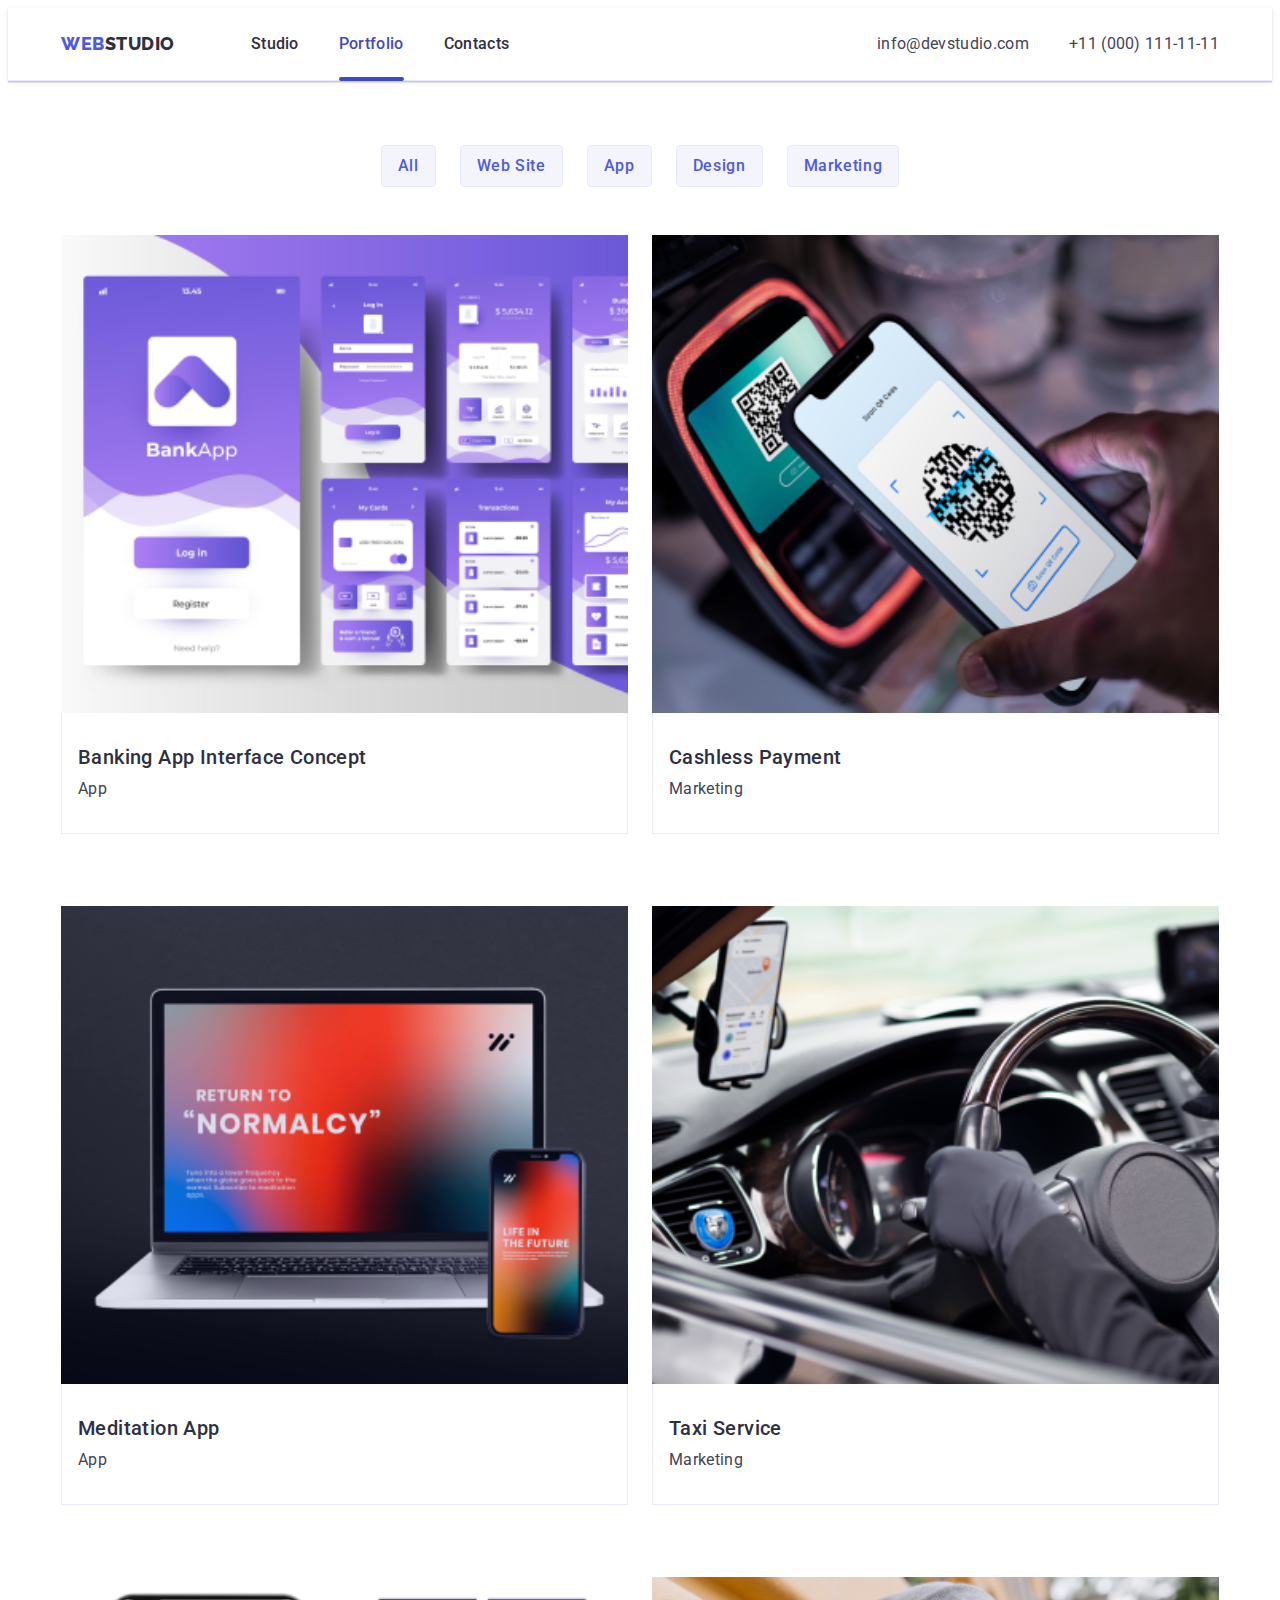
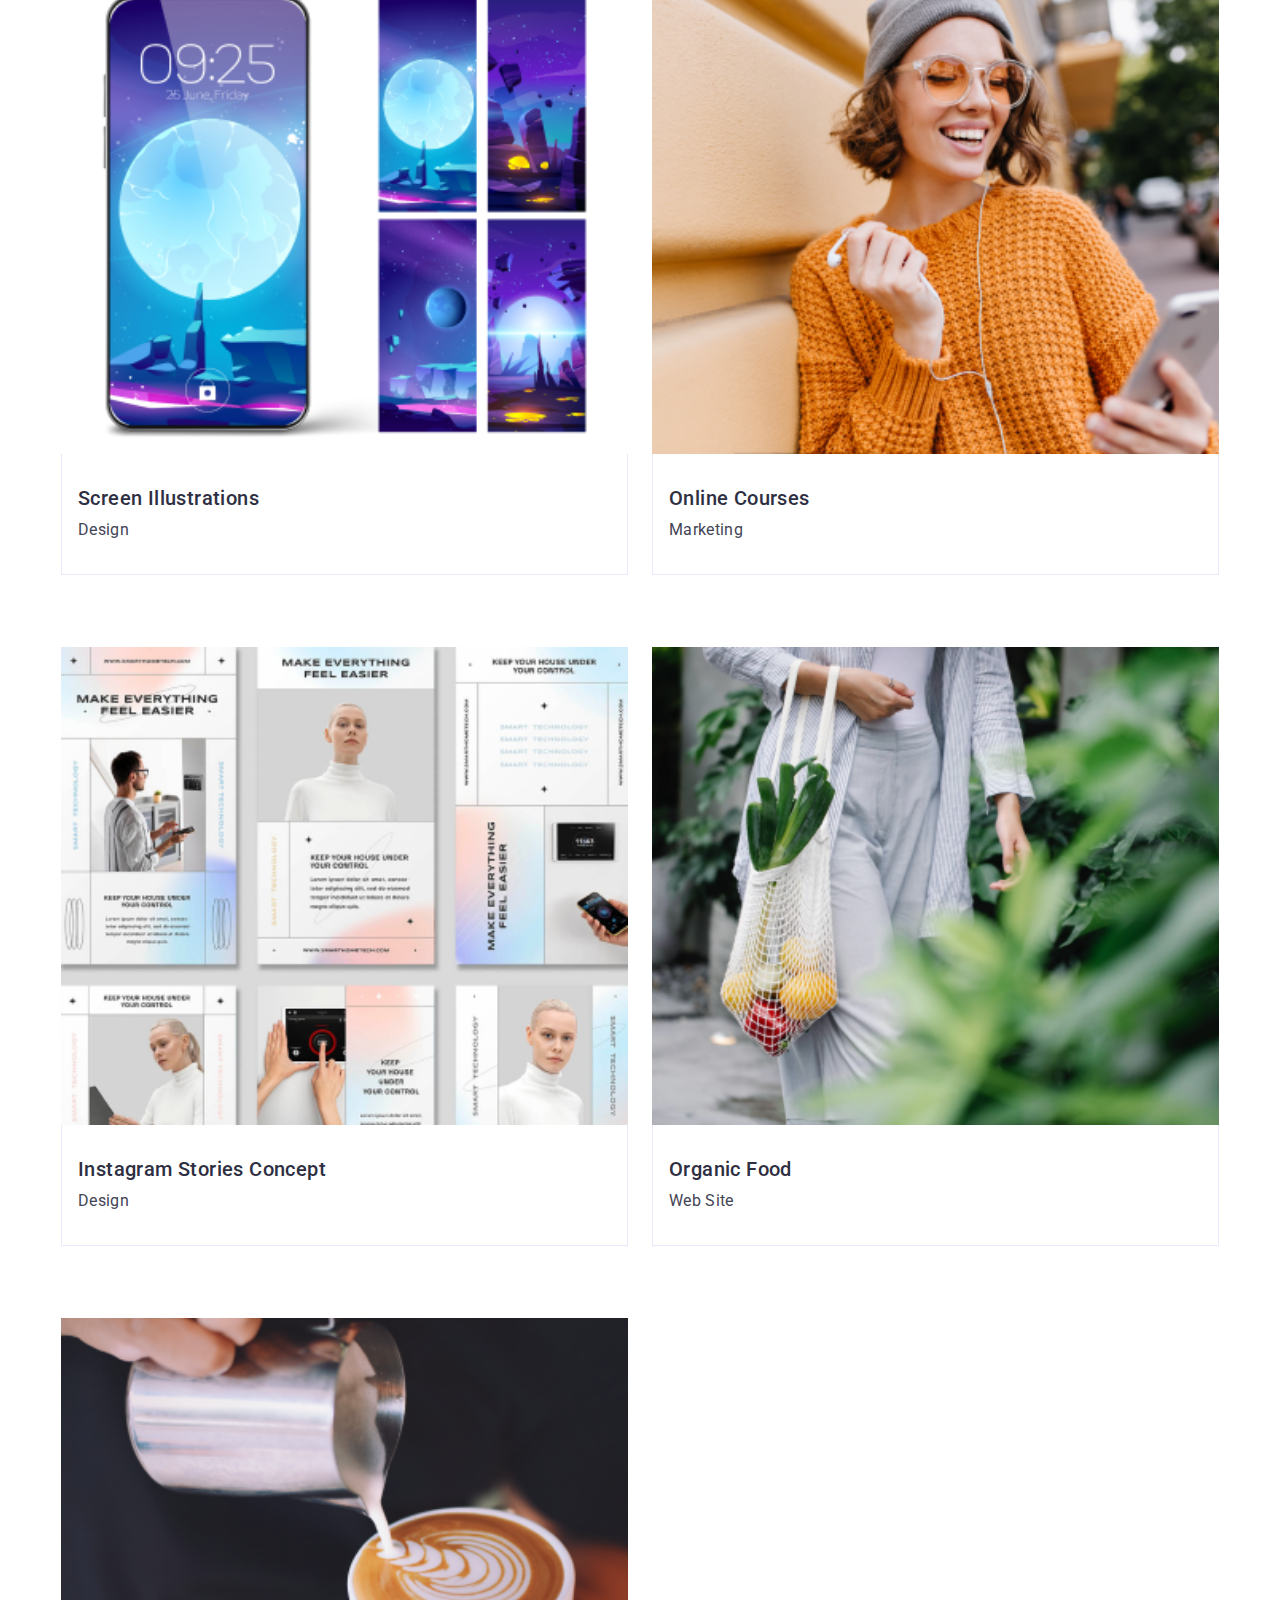
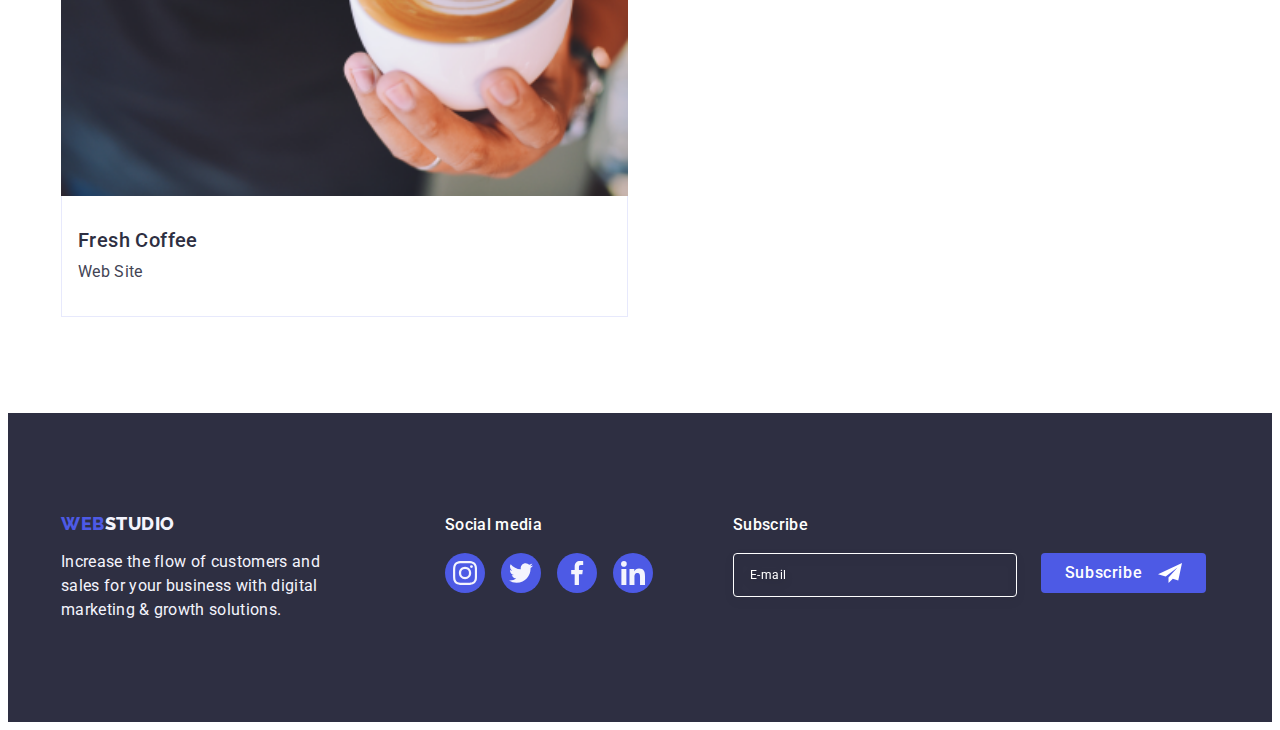
==== commit 4b7b2e51: "update portfolio images" ====
--- a/portfolio.html
+++ b/portfolio.html
@@ -31,7 +31,9 @@
               <a class="link header-link" href="./index.html">Studio</a>
             </li>
             <li class="list-item">
-              <a class="link current header-link" href="./portfolio.html">Portfolio</a>
+              <a class="link current header-link" href="./portfolio.html"
+                >Portfolio</a
+              >
             </li>
             <li class="list-item">
               <a class="link header-link" href="">Contacts</a>
@@ -106,6 +108,10 @@
               <a class="link filter-block-link" href="./portfolio.html">
                 <div class="filter-wrapper">
                   <img
+                    srcset="
+                      ./images/img-portfolio/img-8.png    1x,
+                      ./images/img-portfolio/img@2x-8.png 2x
+                    "
                     width="360"
                     src="./images/stend-wellpapers.jpg"
                     alt="stend wellpapers"
@@ -127,7 +133,11 @@
             <li class="filter-block-list-item">
               <a class="link filter-block-link" href="./portfolio.html">
                 <div class="filter-wrapper">
-                  <img width="360" src="./images/qr-scan.jpg" alt="qr-scan" />
+                  <img
+                  srcset="
+                    ./images/img-portfolio/img-7.png    1x,
+                    ./images/img-portfolio/img@2x-7.png 2x
+                  " width="360" src="./images/qr-scan.jpg" alt="qr-scan" />
 
                   <p class="backdrop-text">
                     14 Stylish and User-Friendly App Design Concepts · Task
@@ -146,6 +156,10 @@
               <a class="link filter-block-link" href="./portfolio.html">
                 <div class="filter-wrapper">
                   <img
+                  srcset="
+                    ./images/img-portfolio/img-6.png    1x,
+                    ./images/img-portfolio/img@2x-6.png 2x
+                  "
                     width="360"
                     src="./images/laptop-iphone.jpg"
                     alt="laptop iphone"
@@ -166,16 +180,19 @@
             <li class="filter-block-list-item">
               <a class="link filter-block-link" href="./portfolio.html">
                 <div class="filter-wrapper">
-                  <img width="360" src="./images/car.jpg" alt="car" />
-
-                  <p class="backdrop-text">
-                    14 Stylish and User-Friendly App Design Concepts · Task
-                    Manager App · Calorie Tracker App · Exotic Fruit Ecommerce
-                    App · Cloud Storage App
-                  </p>
-                </div>
-
-                
+                  <img
+                  srcset="
+                    ./images/img-portfolio/img-5.png    1x,
+                    ./images/img-portfolio/img@2x-5.png 2x
+                  " width="360" src="./images/car.jpg" alt="car" />
+
+                  <p class="backdrop-text">
+                    14 Stylish and User-Friendly App Design Concepts · Task
+                    Manager App · Calorie Tracker App · Exotic Fruit Ecommerce
+                    App · Cloud Storage App
+                  </p>
+                </div>
+
                 <div class="filter-block-list-about">
                   <h2 class="portfolio-list-title">Taxi Service</h2>
                   <p class="portfolio-list-text">Marketing</p>
@@ -186,17 +203,21 @@
               <a class="link filter-block-link" href="./portfolio.html">
                 <div class="filter-wrapper">
                   <img
-                  width="360"
-                  src="./images/wallpapers.jpg"
-                  alt="wallpapers"
-                />
-                  <p class="backdrop-text">
-                    14 Stylish and User-Friendly App Design Concepts · Task
-                    Manager App · Calorie Tracker App · Exotic Fruit Ecommerce
-                    App · Cloud Storage App
-                  </p>
-                </div>
-                
+                  srcset="
+                    ./images/img-portfolio/img-4.png    1x,
+                    ./images/img-portfolio/img@2x-4.png 2x
+                  "
+                    width="360"
+                    src="./images/wallpapers.jpg"
+                    alt="wallpapers"
+                  />
+                  <p class="backdrop-text">
+                    14 Stylish and User-Friendly App Design Concepts · Task
+                    Manager App · Calorie Tracker App · Exotic Fruit Ecommerce
+                    App · Cloud Storage App
+                  </p>
+                </div>
+
                 <div class="filter-block-list-about">
                   <h2 class="portfolio-list-title">Screen Illustrations</h2>
                   <p class="portfolio-list-text">Design</p>
@@ -206,7 +227,11 @@
             <li class="filter-block-list-item">
               <a class="link filter-block-link" href="./portfolio.html">
                 <div class="filter-wrapper">
-                  <img width="360" src="./images/girls.jpg" alt="girls" />
+                  <img
+                  srcset="
+                    ./images/img-portfolio/img-3.png    1x,
+                    ./images/img-portfolio/img@2x-3.png 2x
+                  " width="360" src="./images/girls.jpg" alt="girls" />
 
                   <p class="backdrop-text">
                     14 Stylish and User-Friendly App Design Concepts · Task
@@ -223,7 +248,11 @@
             <li class="filter-block-list-item">
               <a class="link filter-block-link" href="./portfolio.html">
                 <div class="filter-wrapper">
-                  <img width="360" src="./images/stend.jpg" alt="stend" />
+                  <img
+                  srcset="
+                    ./images/img-portfolio/img-2.png    1x,
+                    ./images/img-portfolio/img@2x-2.png 2x
+                  " width="360" src="./images/stend.jpg" alt="stend" />
 
                   <p class="backdrop-text">
                     14 Stylish and User-Friendly App Design Concepts · Task
@@ -242,7 +271,11 @@
             <li class="filter-block-list-item">
               <a class="link filter-block-link" href="./portfolio.html">
                 <div class="filter-wrapper">
-                  <img width="360" src="./images/woman.jpg" alt="woman" />
+                  <img
+                  srcset="
+                    ./images/img-portfolio/img-1.png    1x,
+                    ./images/img-portfolio/img@2x-1.png 2x
+                  " width="360" src="./images/woman.jpg" alt="woman" />
 
                   <p class="backdrop-text">
                     14 Stylish and User-Friendly App Design Concepts · Task
@@ -259,7 +292,11 @@
             <li class="filter-block-list-item">
               <a class="link filter-block-link" href="./portfolio.html">
                 <div class="filter-wrapper">
-                  <img width="360" src="./images/coffe.jpg" alt="coffe" />
+                  <img
+                  srcset="
+                    ./images/img-portfolio/img.png    1x,
+                    ./images/img-portfolio/img@2x .png 2x
+                  " width="360" src="./images/coffe.jpg" alt="coffe" />
 
                   <p class="backdrop-text">
                     14 Stylish and User-Friendly App Design Concepts · Task
@@ -416,6 +453,5 @@
       </div>
     </div>
     <script src="./js/mobile-munu.js"></script>
-
   </body>
 </html>
--- a/css/style.css
+++ b/css/style.css
@@ -961,6 +961,7 @@
 
 /////////////////////////////////////////////////*/
 
+
 @media (min-device-pixel-ratio: 2),
   (min-resolution: 192dpi),
   (min-resolution: 2dppx) {
@@ -982,6 +983,12 @@
       url(../images/hero-bg@2x.jpg);
   }
 } */
+@media (max-width: 427px) {
+  .address-link.header-link { 
+  font-size: 26px;
+  }
+}
+
 @media (max-width: 428px) {
   .container {
     padding: 0;
